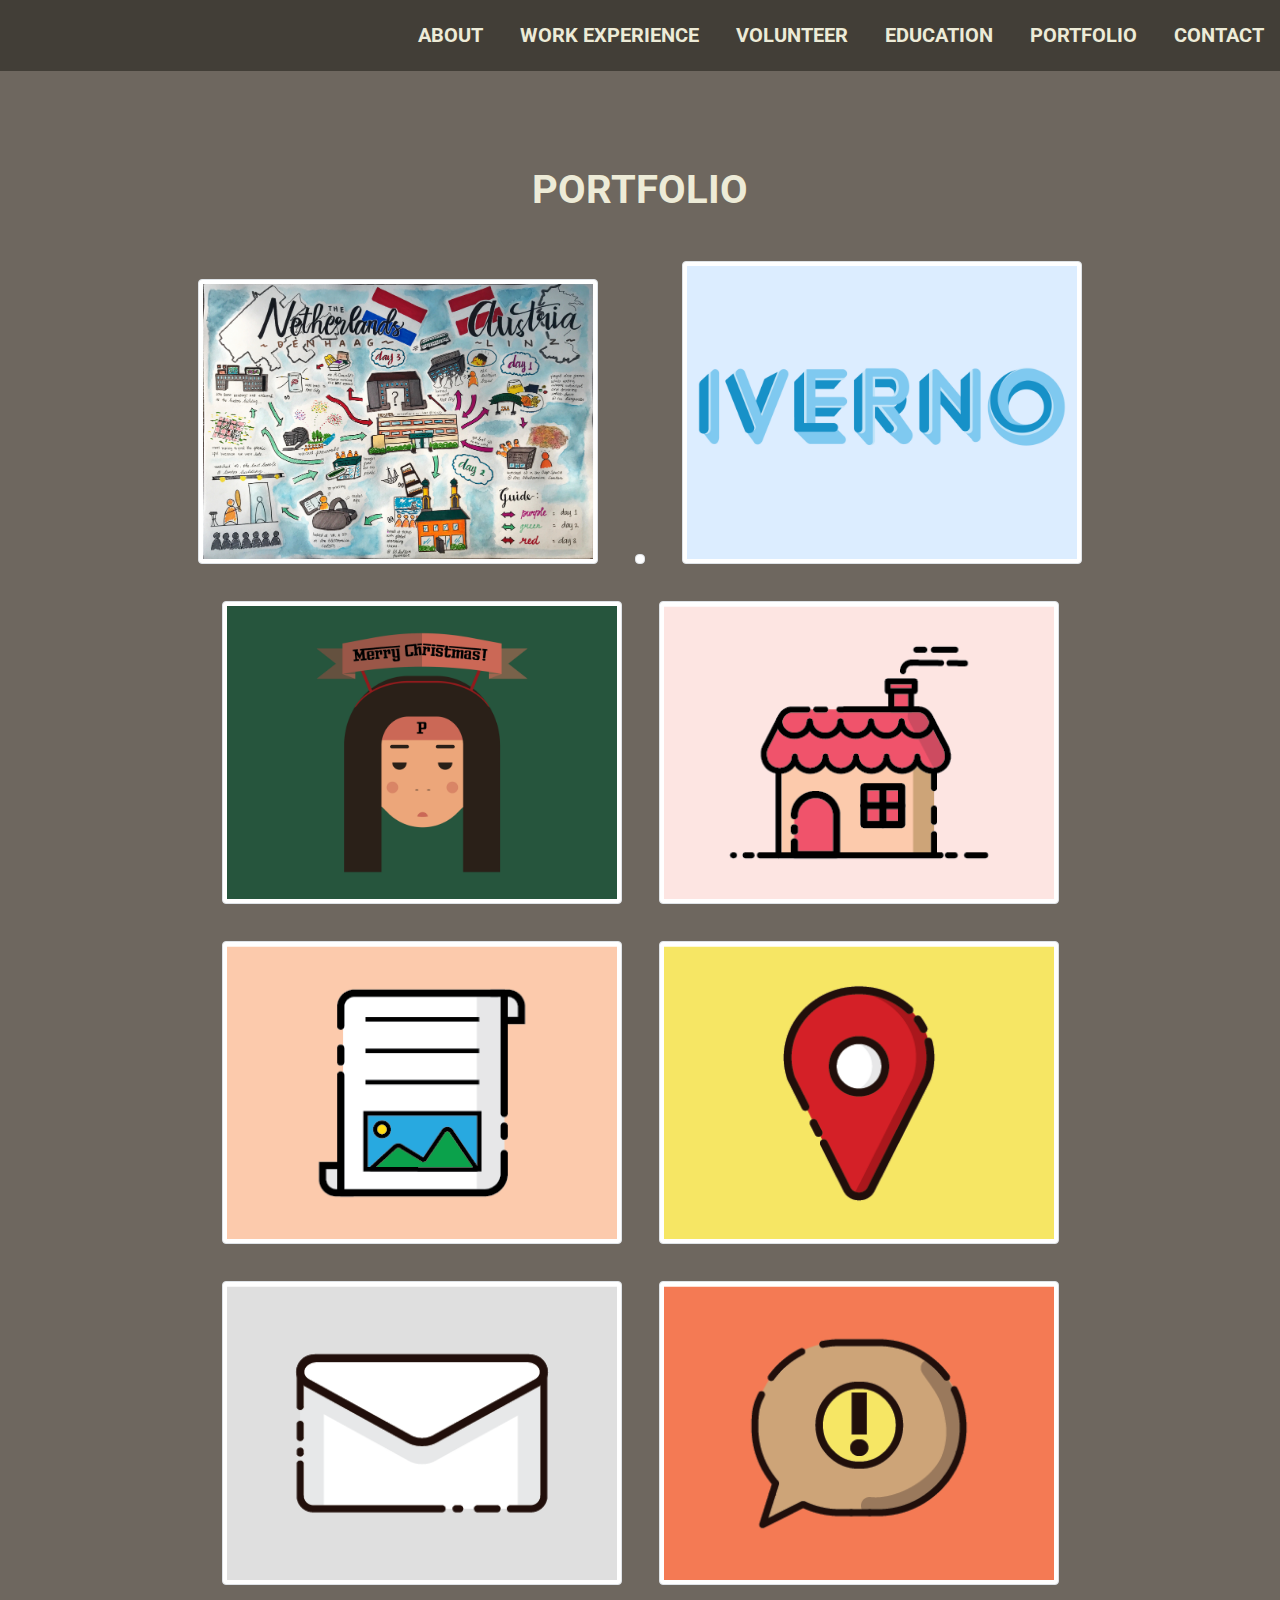
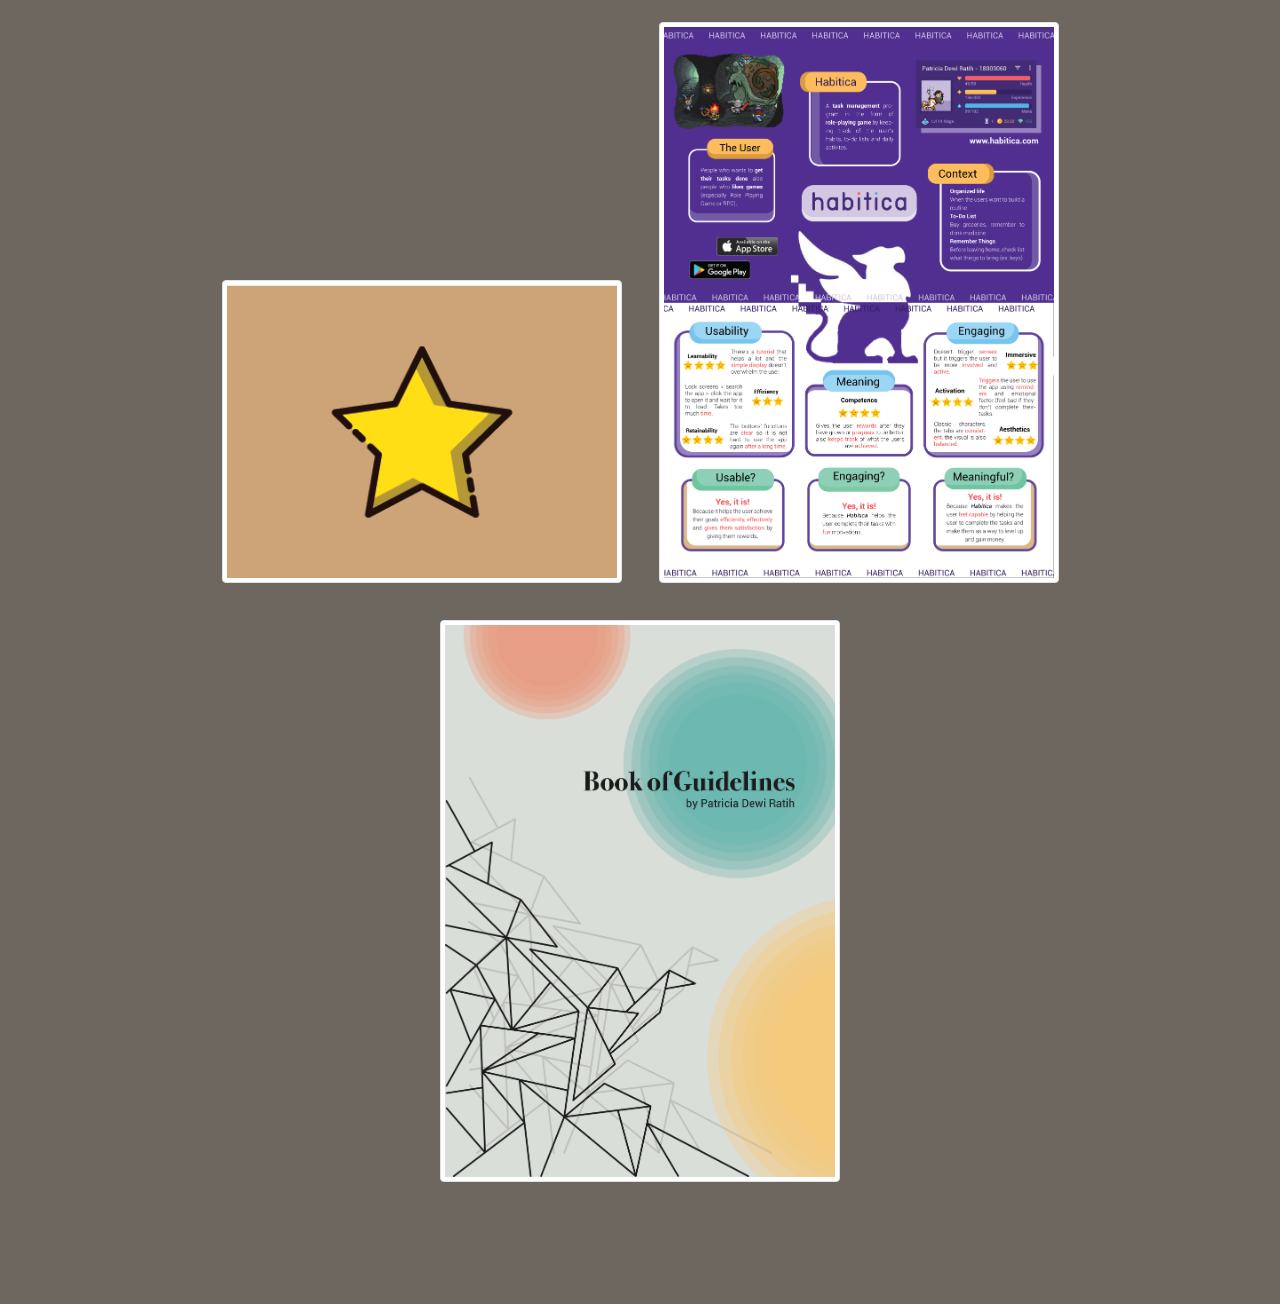
==== css-resume/portfolio.html @ b235ac2b "can still be improved" ====
<!DOCTYPE html>
<html lang="en">
<head>
    <meta charset="UTF-8">
    <meta name="viewport" content="width=device-width, initial-scale=1.0">
    <title>Patricia Dewi Ratih| Resume</title>
    <link href="https://fonts.googleapis.com/css?family=Roboto:300,400,700" rel="stylesheet">
    <link rel="stylesheet" href="css/styles.css">
</head>
<body>
        <!-- // Intro -->
        <header id="about">
            <a href="../css-resume/file/Curriculum Vitae.pdf" class="btn download" download>Download PDF</a>
            <nav>
                    <label for="toggle"> &#9776; </label>
                    <input type="checkbox" id="toggle"/>
                    <div class="menu">
                        <a href="index.html#about">About</a>
                        <a href="index.html#work">Work Experience</a>
                        <a href="index.html#volunteer">Volunteer</a>
                        <a href="index.html#education">Education</a>
                        <a href="portfolio.html">Portfolio</a>
                        <a href="#contact"><span>Contact</span></a>
                </nav>
                </header>
                <main>
                    <!-- portfolio -->
        <section id="portfolio" class="portfolio">
                <div class="content-wrap uppercase">
                  <h2>Portfolio</h2>
              <div>
               <a href="images/work 1.jpeg">
                 <img class="img-fluid img-thumbnail" src="images/work 1.jpeg" alt="">
               </a>
             </div>
             <div>
               <a href="images/work 2.jpeg">
                 <img class="img-fluid img-thumbnail" src="images/work 2.JPeG" alt="">
               </a>
             </div>
             <div>
                <a href="images/iverno logo.png">
                  <img class="img-fluid img-thumbnail" src="images/iverno logo.png" alt="">
                </a>
             </div>
             <div>
                <a href="images/christmas card.png">
                  <img class="img-fluid img-thumbnail" src="images/christmas card.png" alt="">
                </a>
             </div>
             <div>
                <a href="images/home icon.png">
                  <img class="img-fluid img-thumbnail" src="images/home icon.png" alt="">
                </a>
             </div>
             <div>
                <a href="images/document icon.png">
                  <img class="img-fluid img-thumbnail" src="images/document icon.png" alt="">
                </a>
             </div>
             <div>
                <a href="images/location icon.png">
                  <img class="img-fluid img-thumbnail" src="images/location icon.png" alt="">
                </a>
             </div>
             <div>
                <a href="images/mail icon.png">
                  <img class="img-fluid img-thumbnail" src="images/mail icon.png" alt="">
                </a>
             </div>
             <div>
                <a href="images/notification icon.png">
                  <img class="img-fluid img-thumbnail" src="images/notification icon.png" alt="">
                </a>
             </div>
             <div>
                <a href="images/star icon.png">
                  <img class="img-fluid img-thumbnail" src="images/star icon.png" alt="">
                </a>
             </div>
             <div>
                <a href="images/habitica poster.png">
                  <img class="img-fluid img-thumbnail" src="images/habitica poster.png" alt="">
                </a>
             </div>
             <div>
                <a href="images/book cover.png">
                  <img class="img-fluid img-thumbnail" src="images/book cover.png" alt="">
                </a>
             </div>
           </div>
           </section>
                </main>
---- css-resume/css/styles.css ----
/* color pallete
red #721817
yellow #FA9F42
blue #2B4162
green #0B6E4F
gray #E0E0E2 */

/* apply a natural box layout model to all elements, but allowing components to change */
html {
    box-sizing: border-box;
  }
  *, *:before, *:after {
    box-sizing: inherit;
  }

/* Global style */
body {
    text-align: center;
    font-family: 'Roboto', sans-serif;
    font-weight: 300;
    font-size: 1.25em;
    display: inline;
    margin:0;
}
h1, h3, p {
    margin:0;
    text-align: justify;
}
h1, header h2 {
    text-align: left;
    font-family: 'Roboto', sans-serif;
    font-weight: 700;
}
h1{
    font-size: 3em;
}
section h2 {
    text-align: left;
}
h2{
    font-size: 2em;
    margin:0;
    padding-bottom: 2rem;
}
h3{
    font-weight: 400;
    font-size: 1.5em;
    text-align: left;
}
div{
    display: inline-block;
}
.content-wrap {
    max-width: 1040px;
    margin: 0 auto;
    padding: 6em 5em;
    overflow:hidden;
}
.portfolio .content-wrap{
    padding:0;
    padding-top: 6rem;
    padding-bottom: 6rem;
}
.uppercase{
    text-transform: uppercase;
}
.btn {
    text-decoration: none;
    background: #423E37;
    color: #EDEBD7;
    padding: 1em;
    display: inline-block;
    transition: 0.5s;
}
.btn:hover{
    color:#423E37;
    background: #E3B23C;
}
/* header */
header{
    background: #6E675F;
    color: #EDEBD7;
    padding-top: 70px;
    position: relative;
}

.profile-img{
    border-radius: 45%;
}
.download{
    position: absolute;
    bottom: 0;
    right: 0;
}
/* footer */
footer{
    background: #423E37;
    color: #EDEBD7;
    text-align: center;
}
footer h2{
    padding:0;
}
footer p{
    text-align: center;
}

/* Navigation */
nav{
    border-block-end: 1px solid #423E37;
    text-align: right;
    line-height: 70px;
    width: 100%;    
    background: #423E37;
    position: fixed;
    top:0;
} 
nav a{
    display: inline-block;
    text-decoration: none;
    text-transform: uppercase;
    font-weight: 700;
}
.menu{
    clear: right;
    margin: 0;
}
.menu a{
    text-decoration: none;
    color: #EDEBD7;
    margin:0;
    line-height: 70px;
    padding-left: 1rem;
    padding-right: 1rem;
    transition:0.5s;
}
.menu a:hover{
    color: #423E37;
    background: #E3B23C;
}
label{
    margin: 0 40px 0 0;
    font-size: 26px;
    line-height: 70px;
    display: none;
    width: 26px;
    float:right;
    color: #EDEBD7;
}
#toggle{
    display: none;
}
@media only screen and (max-width: 850px){
    label{
        display: block;
        cursor: pointer;
    }
    .menu{
        text-align: center;
        width: 100%;
        display: none;
    }
    .menu a{
        display:block;
        margin:0;
    }
    #toggle:checked + .menu{
        display: block;
    }
}

/* work experience*/
.work {
    background: #A39594;
}
h3 ~ p {
    margin: 0;
}

.job-description{
    margin-bottom: 1.5em; 
}

.job-description p:first-of-type{
    margin-top: 0;
}

/* volunteer */
.volunteer{
    background: #EDEBD7;
    text-align: center;
}

/* education */
.education{
    background: #A39594;
}
p + h3 {
    margin-top: 1em;
}
/* contact */
.contact a{
    margin: 0 1rem;
    padding: 1em;
    text-decoration: none;
    display: inline-flex;
    width: 40px;
    height: 40px;
    font-size: 26px;
    background: #EDEBD7;
    color: #423E37;
    border-radius: 50%;
    justify-content: center;
    align-items: center;
    transition: 0.5s;
}
.contact a:hover{
    background: #E3B23C;
}
.contact a i{
    transition: 0.5s all;
}
.contact a:hover >i{
    transform: scale(1.6) rotate(25deg);
}
.contact{
    margin: 1rem;
    padding:0;
}
/* portfolio */
.img-fluid{
    max-width:100%;
    height:auto;
    }
.img-thumbnail{
    padding:.25rem;
    background-color:#fff;
    border:1px solid #dee2e6;
    border-radius:.25rem;
    max-width:100%;
    height:auto;
    margin: 1rem;
    transition: 0.5s;
    }
img{
    width: 400px;
}
.portfolio{
    background: #6E675F;
    text-align: center;
}
.portfolio h2{
    text-align: center;
    color: #EDEBD7;
}
.img-thumbnail:hover{
    background-color: #E3B23C;
    border: 0;
    transform: scale(1.1);
}
/* media queries */
@media (min-width: 900px) {
    .col-narrow{
        width: 30%;
        float: left;
    }
    .col-wide{
        width: 70%;
        float: left;
        padding-left: 2.5em;
    }
}
    @media(max-width: 899px){
        header{
            text-align: center;
        }
        .profile-img{
            width: 300px;
        }
    }
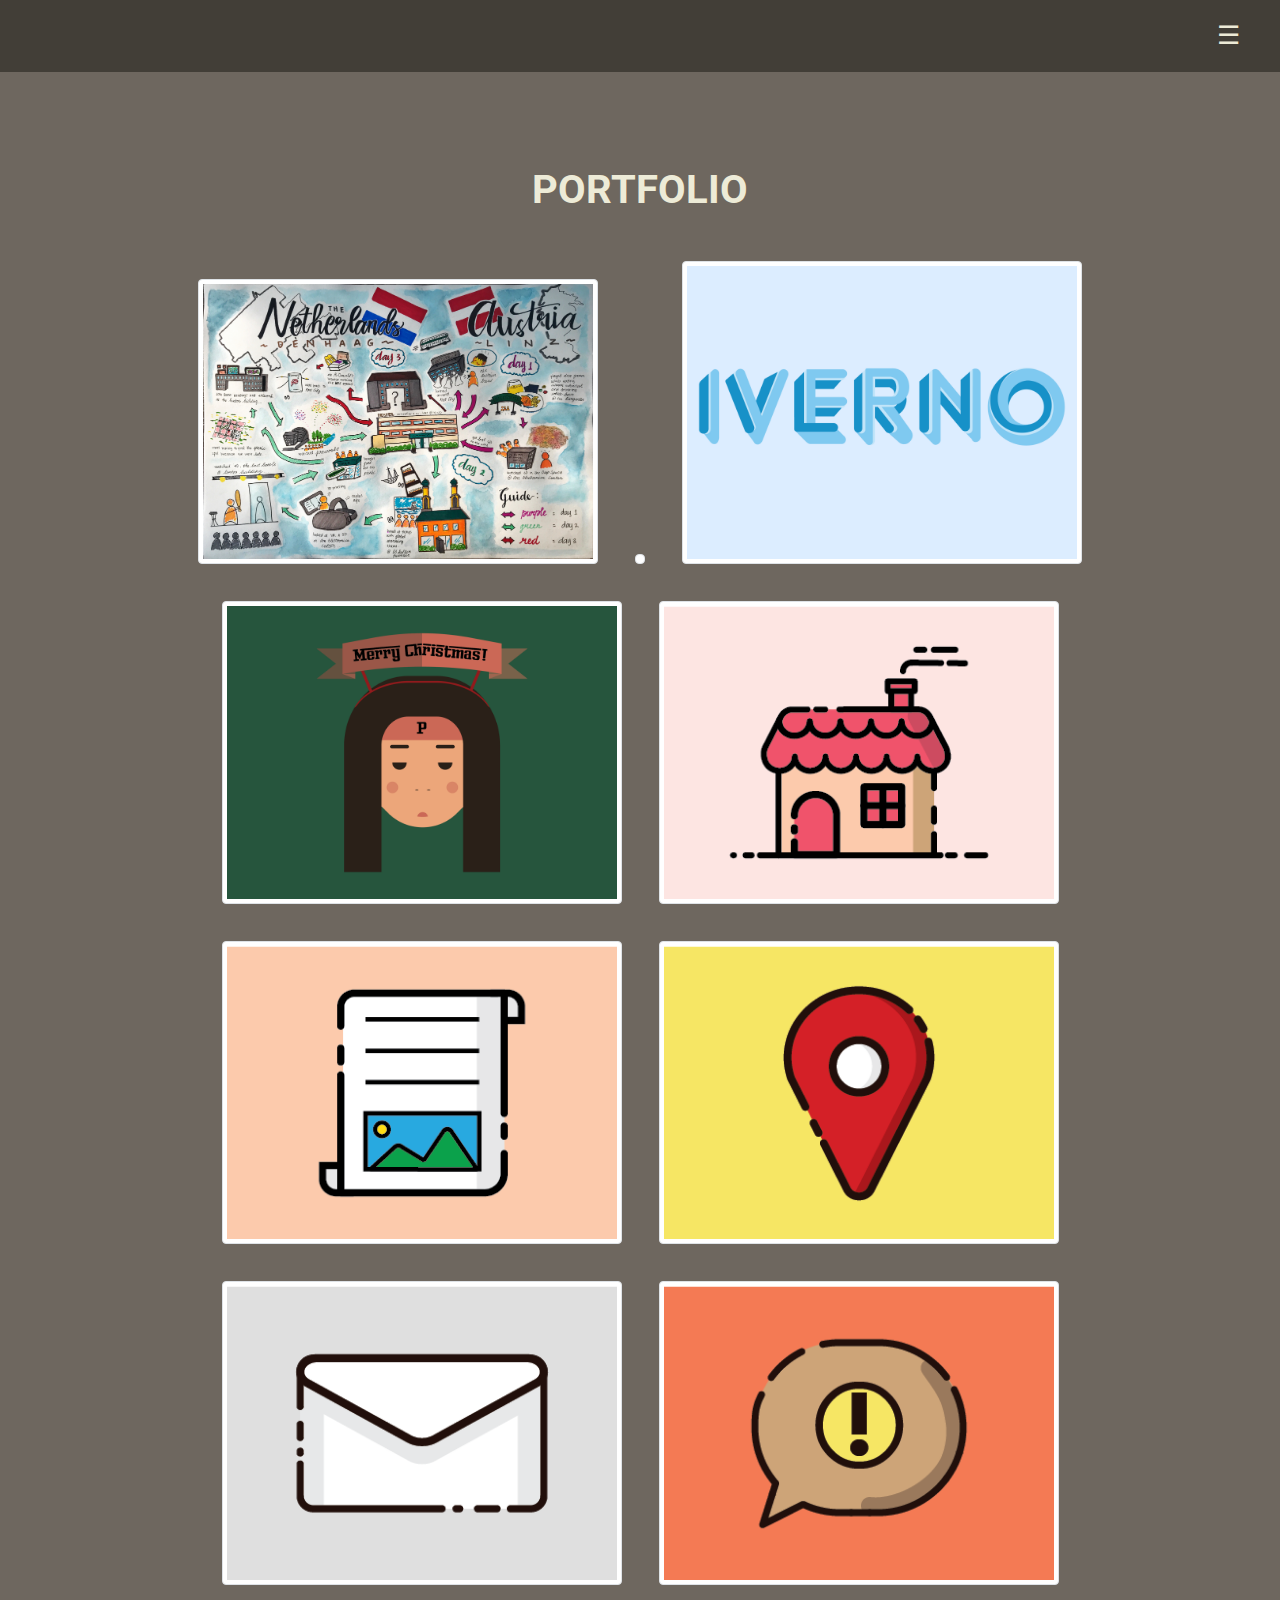
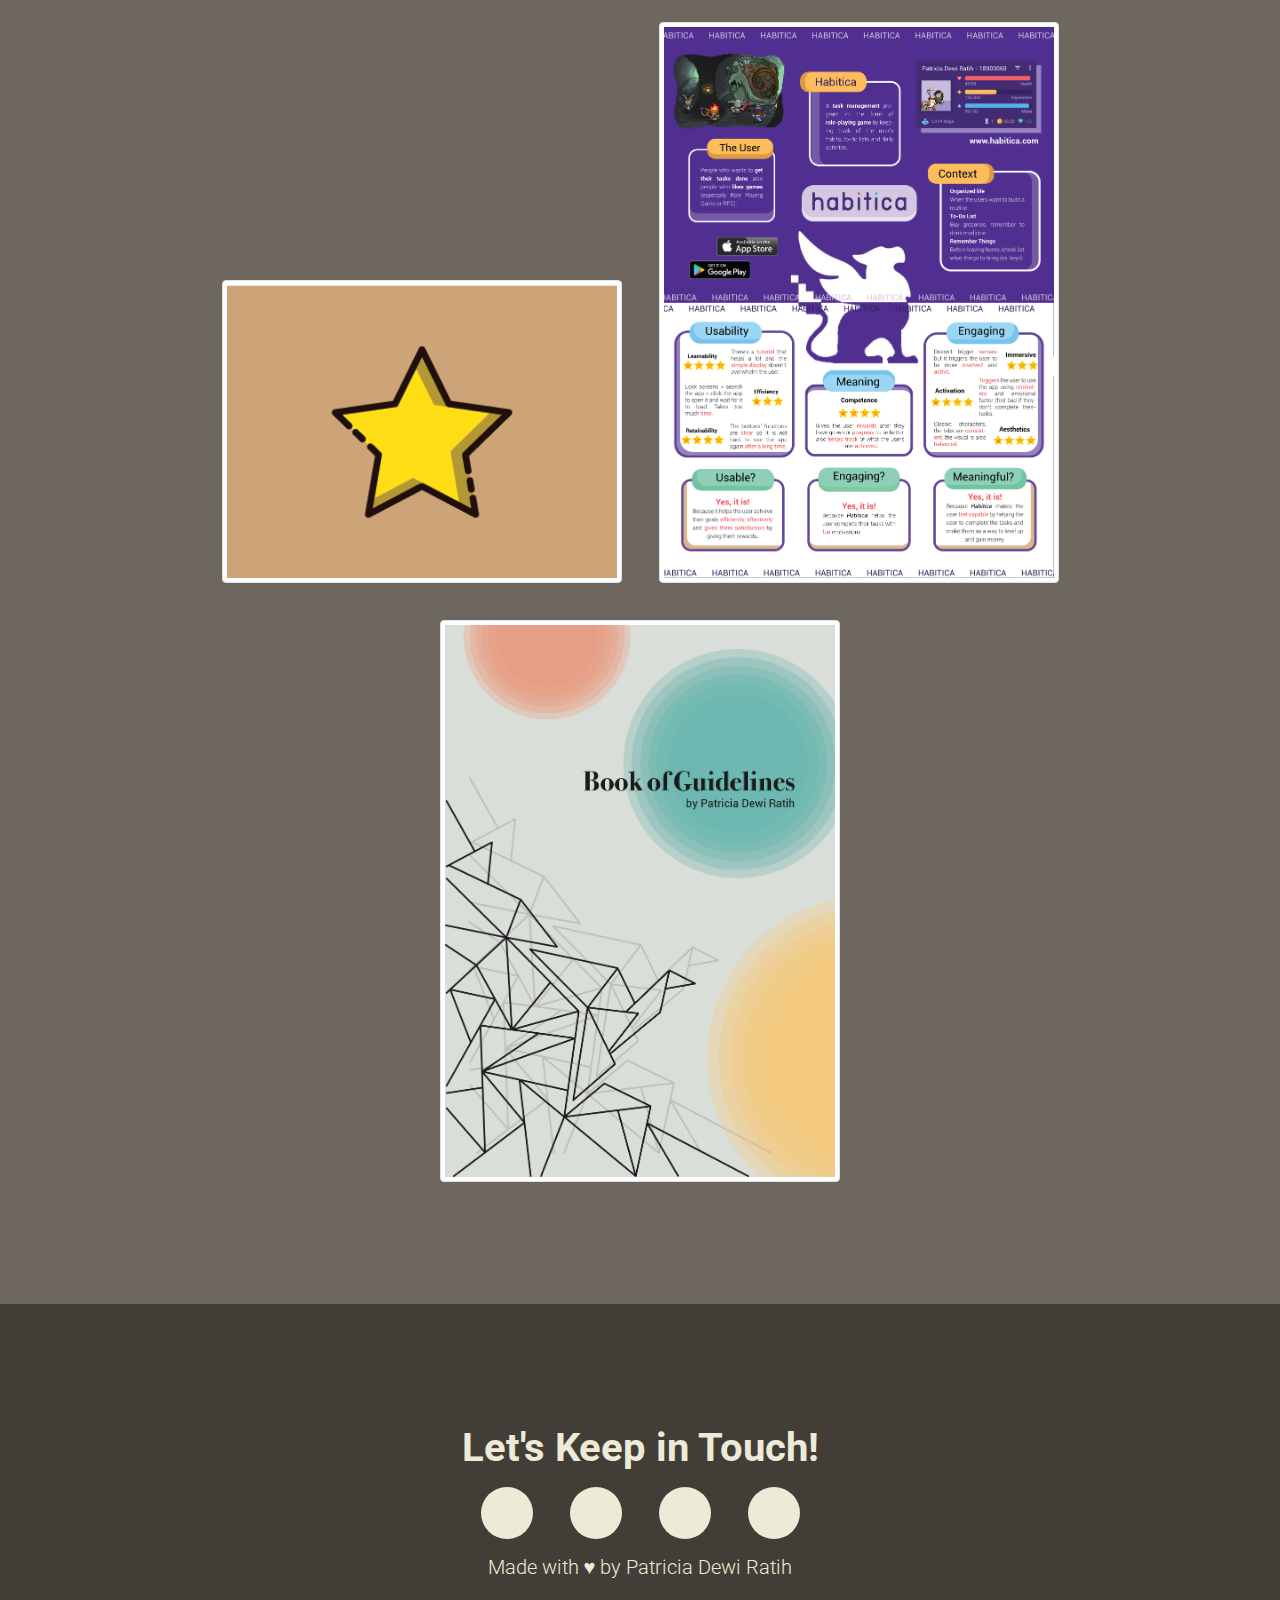
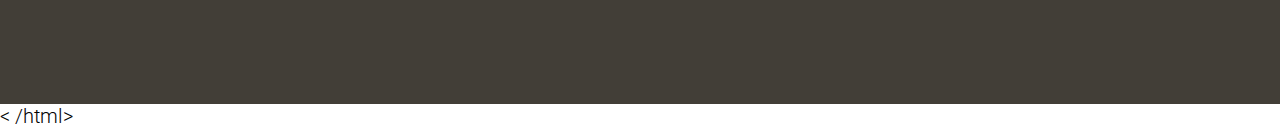
==== commit d5eaae34: "mobile not done" ====
--- a/css-resume/portfolio.html
+++ b/css-resume/portfolio.html
@@ -6,6 +6,7 @@
     <title>Patricia Dewi Ratih| Resume</title>
     <link href="https://fonts.googleapis.com/css?family=Roboto:300,400,700" rel="stylesheet">
     <link rel="stylesheet" href="css/styles.css">
+    <link rel="stylesheet" href="https://use.fontawesome.com/releases/v5.6.3/css/all.css" integrity="sha384-UHRtZLI+pbxtHCWp1t77Bi1L4ZtiqrqD80Kn4Z8NTSRyMA2Fd33n5dQ8lWUE00s/" crossorigin="anonymous">
 </head>
 <body>
         <!-- // Intro -->
@@ -20,7 +21,7 @@
                         <a href="index.html#volunteer">Volunteer</a>
                         <a href="index.html#education">Education</a>
                         <a href="portfolio.html">Portfolio</a>
-                        <a href="#contact"><span>Contact</span></a>
+                        <a href="index.html#contact"><span>Contact</span></a>
                 </nav>
                 </header>
                 <main>
@@ -90,4 +91,20 @@
              </div>
            </div>
            </section>
-                </main>+                </main>
+                <footer>
+                    <div id="contact" class="content-wrap">
+                    <h2>Let's Keep in Touch!</h2>
+                    
+                    <!-- Social media and contact links. Add or remove any networks. -->
+                        <div class="contact">
+                            <a  href="mailto:patriciadewiratih@outlook.com" title="Send me an e-mail"><i class="fas fa-envelope"></i></a>
+                            <a href="https://www.instagram.com/patriciadewiratih/" target="_blank" title="See my Instagram Profile!"><i class="fab fa-instagram"></i></a>
+                            <a href="https://www.linkedin.com/in/patricia-dewi-ratih-26a57a14b/" target="_blank" title="View LinkedIn profile"><i class="fab fa-linkedin"></i></a>
+                            <a href="https://www.facebook.com/patriciadewiratih" target="_blank" title="View Facebook page"><i class="fab fa-facebook-square"></i></a>
+                        </div>
+                    <p>Made with ♥︎ by Patricia Dewi Ratih</p>
+                </div>
+                </footer>
+                </body><
+                  /html>--- a/css-resume/css/styles.css
+++ b/css-resume/css/styles.css
@@ -54,7 +54,7 @@
     max-width: 1040px;
     margin: 0 auto;
     padding: 6em 5em;
-    overflow:hidden;
+    overflow: auto;
 }
 .portfolio .content-wrap{
     padding:0;
@@ -107,66 +107,62 @@
 
 /* Navigation */
 nav{
-    border-block-end: 1px solid #423E37;
     text-align: right;
-    line-height: 70px;
-    width: 100%;    
+    line-height: 70px;   
     background: #423E37;
     position: fixed;
+    width:100%;
     top:0;
 } 
+nav img{
+    width: 10rem;
+    position: absolute;
+    top: 1rem;
+    left: 1rem;
+}
+.logo{
+    text-align: left;
+}
 nav a{
     display: inline-block;
     text-decoration: none;
     text-transform: uppercase;
     font-weight: 700;
 }
+.nav-wrap{
+    max-width: 1040px;
+    margin: 0 auto;
+    padding: 0;
+    overflow: auto;
+}
 .menu{
-    clear: right;
-    margin: 0;
+    clear: left;
+    margin: 0 30px 0 0;
+    text-align: right;
+    display: none;
 }
 .menu a{
     text-decoration: none;
-    color: #EDEBD7;
-    margin:0;
-    line-height: 70px;
-    padding-left: 1rem;
-    padding-right: 1rem;
+    margin: 0 10px;
+    display:block;
+    text-align: right;
+    color:#EDEBD7;
     transition:0.5s;
 }
 .menu a:hover{
-    color: #423E37;
-    background: #E3B23C;
+    color: #E3B23C;
 }
 label{
     margin: 0 40px 0 0;
     font-size: 26px;
-    line-height: 70px;
-    display: none;
-    width: 26px;
-    float:right;
-    color: #EDEBD7;
+    line-height: 70px;;
 }
 #toggle{
     display: none;
 }
-@media only screen and (max-width: 850px){
-    label{
-        display: block;
-        cursor: pointer;
-    }
-    .menu{
-        text-align: center;
-        width: 100%;
-        display: none;
-    }
-    .menu a{
-        display:block;
-        margin:0;
-    }
-    #toggle:checked + .menu{
-        display: block;
-    }
+#toggle:checked + .menu {
+    display: block;
+    clear: left;
 }
 
 /* work experience*/
@@ -271,7 +267,7 @@
     }
 }
     @media(max-width: 899px){
-        header{
+        header,h1,h2,h3{
             text-align: center;
         }
         .profile-img{
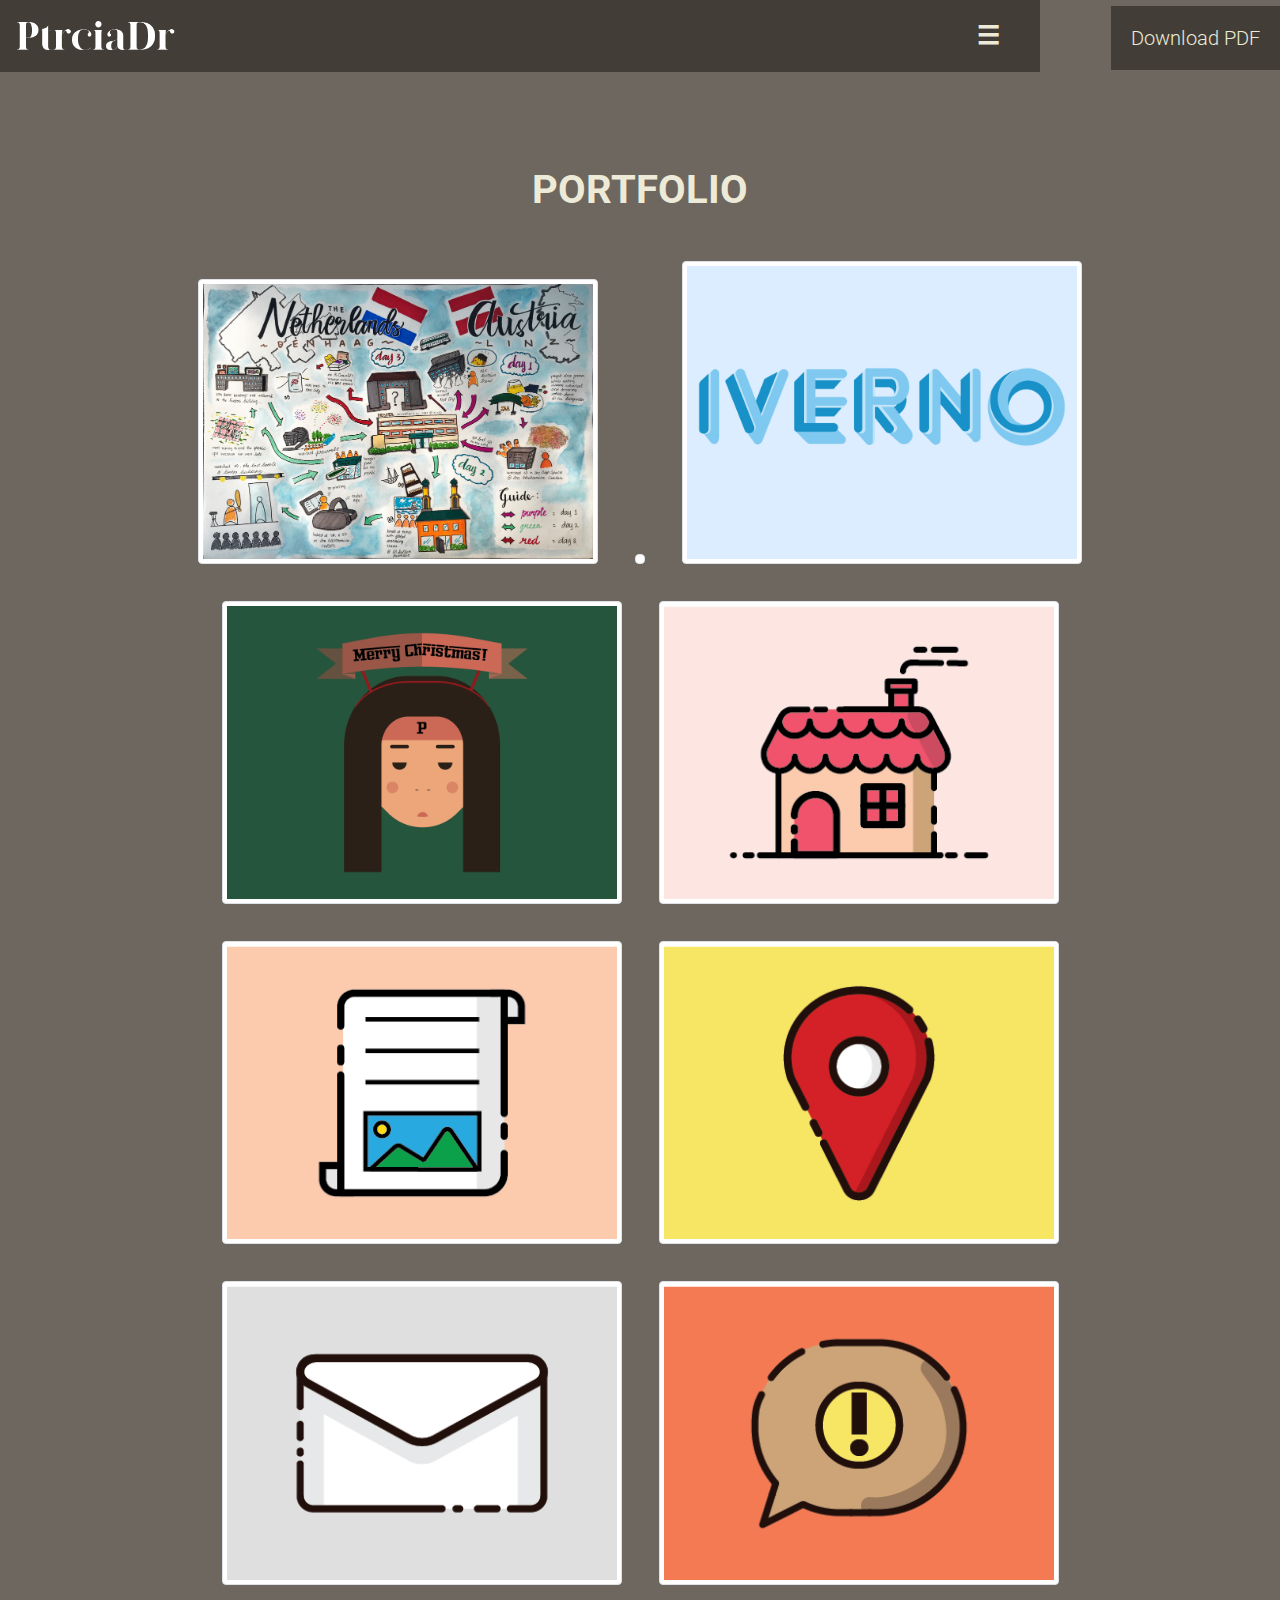
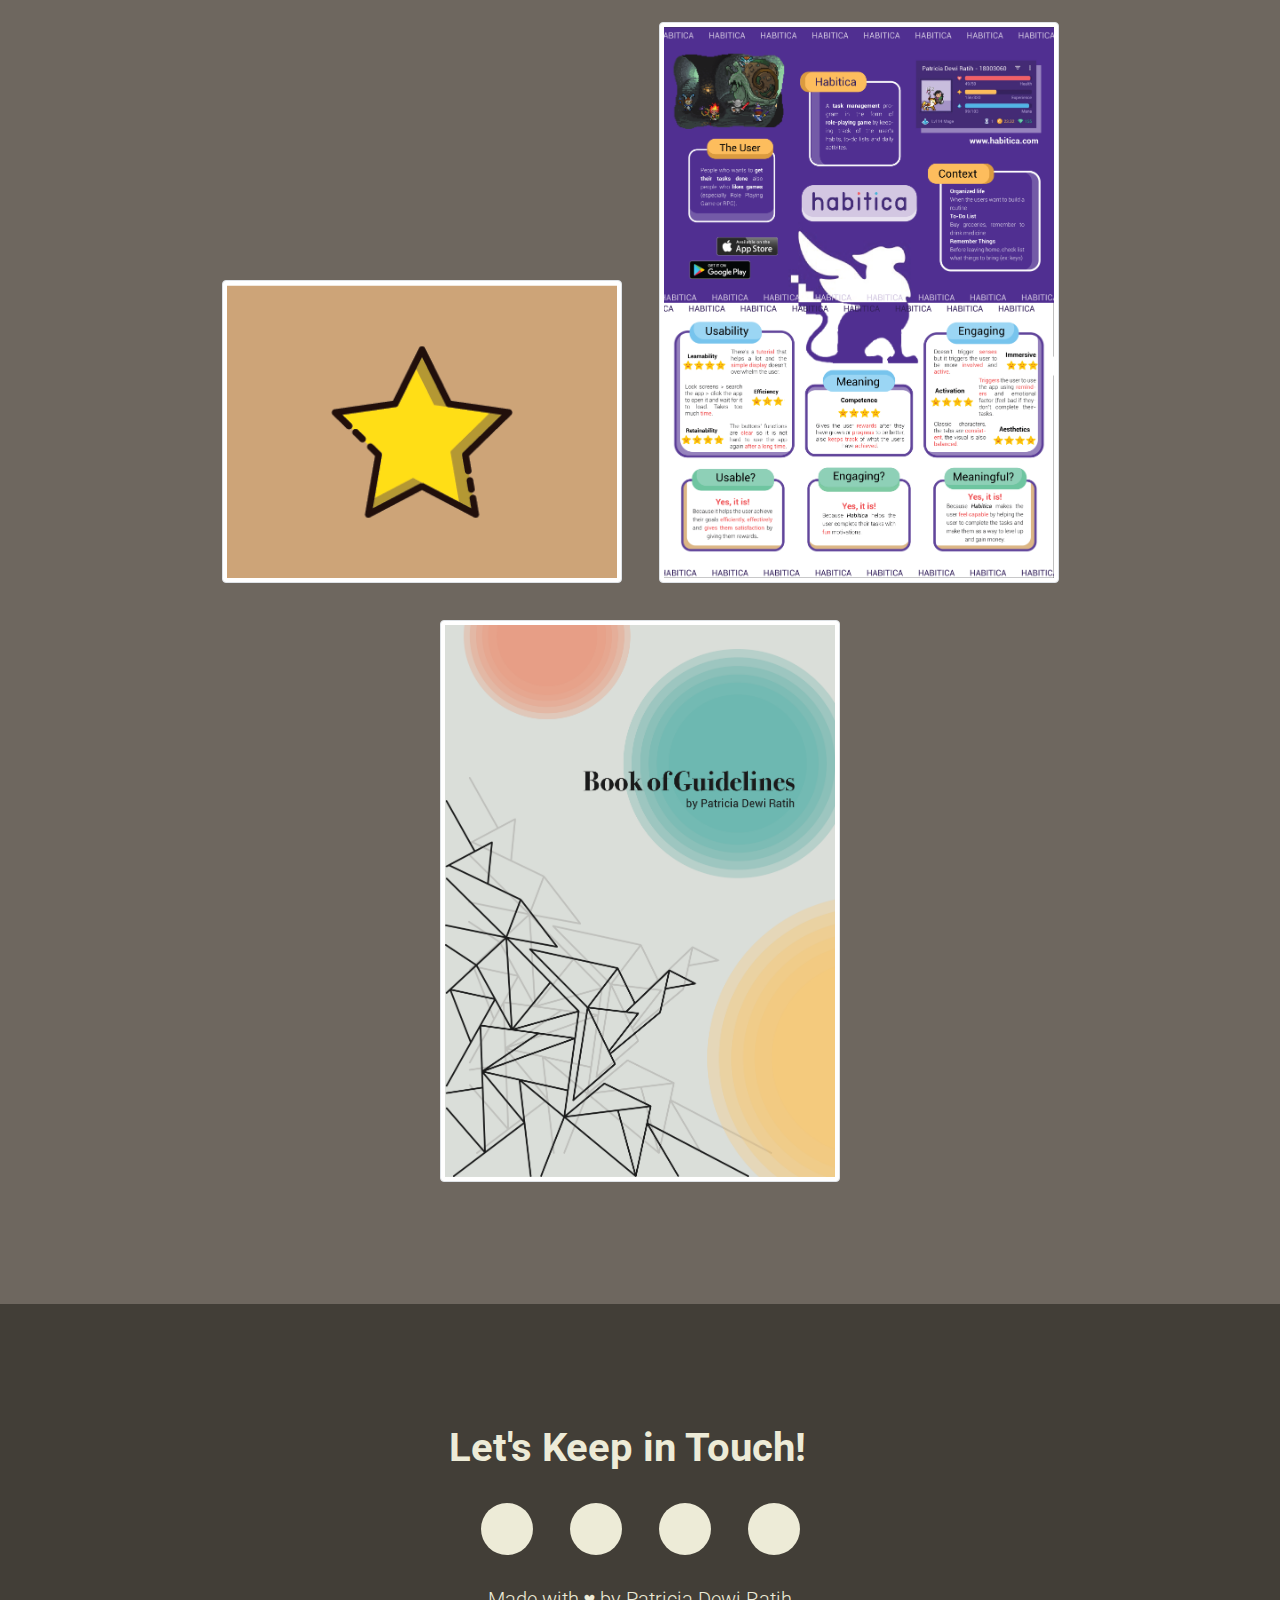
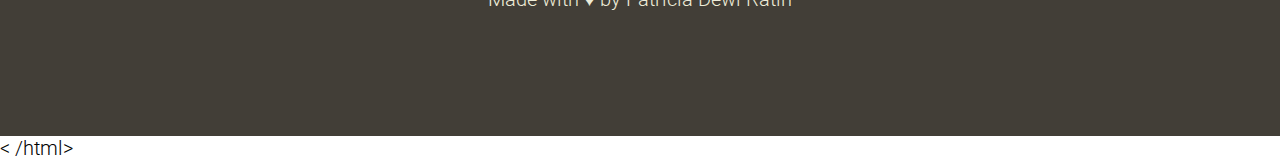
==== commit eaaecf42: "final" ====
--- a/css-resume/portfolio.html
+++ b/css-resume/portfolio.html
@@ -12,7 +12,8 @@
         <!-- // Intro -->
         <header id="about">
             <a href="../css-resume/file/Curriculum Vitae.pdf" class="btn download" download>Download PDF</a>
-            <nav>
+            <nav class="nav-wrap">
+                <img src="images/P.png" alt="Patricia">
                     <label for="toggle"> &#9776; </label>
                     <input type="checkbox" id="toggle"/>
                     <div class="menu">
--- a/css-resume/css/styles.css
+++ b/css-resume/css/styles.css
@@ -26,26 +26,28 @@
     margin:0;
     text-align: justify;
 }
-h1, header h2 {
+h1, header {
     text-align: left;
     font-family: 'Roboto', sans-serif;
     font-weight: 700;
 }
 h1{
     font-size: 3em;
-}
-section h2 {
-    text-align: left;
 }
 h2{
     font-size: 2em;
     margin:0;
     padding-bottom: 2rem;
+    text-align: left;
 }
 h3{
     font-weight: 400;
     font-size: 1.5em;
     text-align: left;
+}
+p{
+    font-family: "Roboto", sans-serif;
+    font-weight: 300;
 }
 div{
     display: inline-block;
@@ -91,6 +93,7 @@
     position: absolute;
     bottom: 0;
     right: 0;
+    font-weight: 300;
 }
 /* footer */
 footer{
@@ -196,7 +199,7 @@
 }
 /* contact */
 .contact a{
-    margin: 0 1rem;
+    margin: 1rem;
     padding: 1em;
     text-decoration: none;
     display: inline-flex;
@@ -267,8 +270,17 @@
     }
 }
     @media(max-width: 899px){
-        header,h1,h2,h3{
+        header,h1,h3,p,.emphasis{
             text-align: center;
+        }
+        h2{
+            text-align: center;
+        }
+        header p {
+            text-align: justify;
+        }
+        .education p{
+            text-align: justify;
         }
         .profile-img{
             width: 300px;
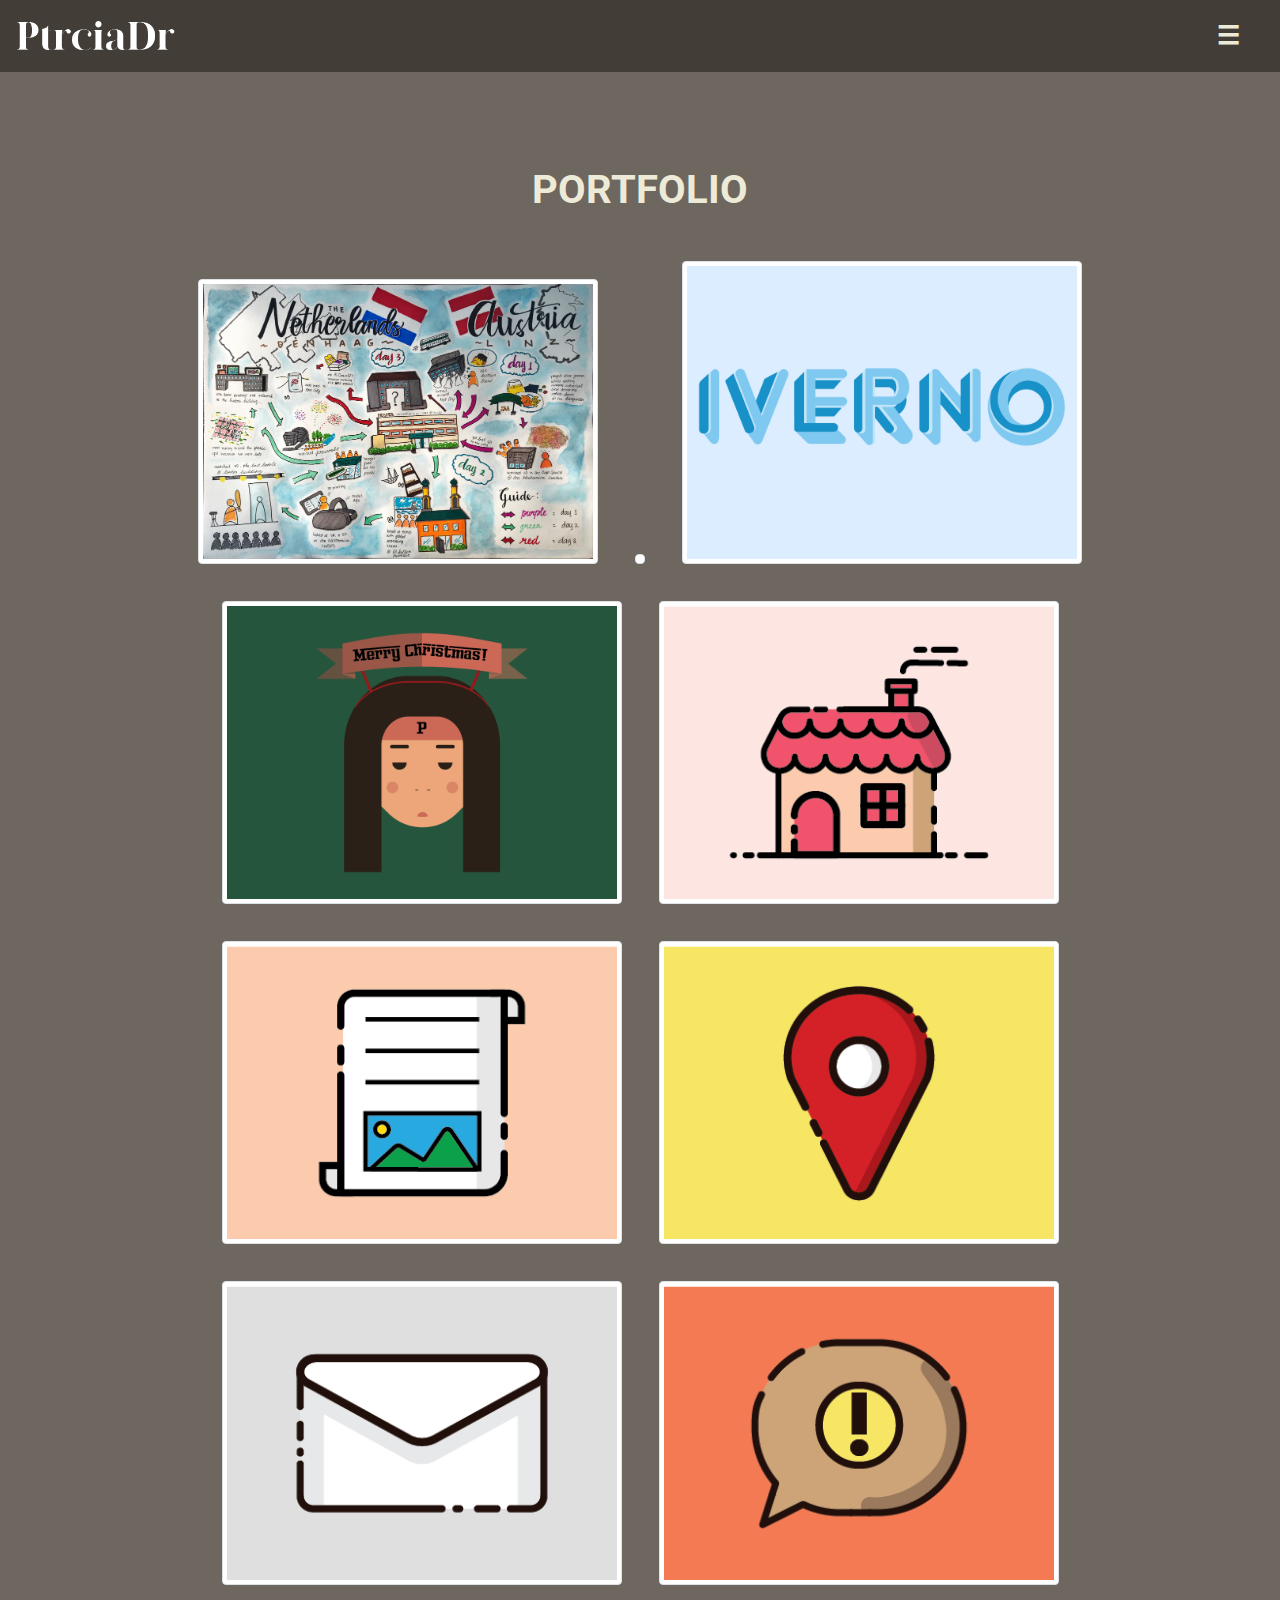
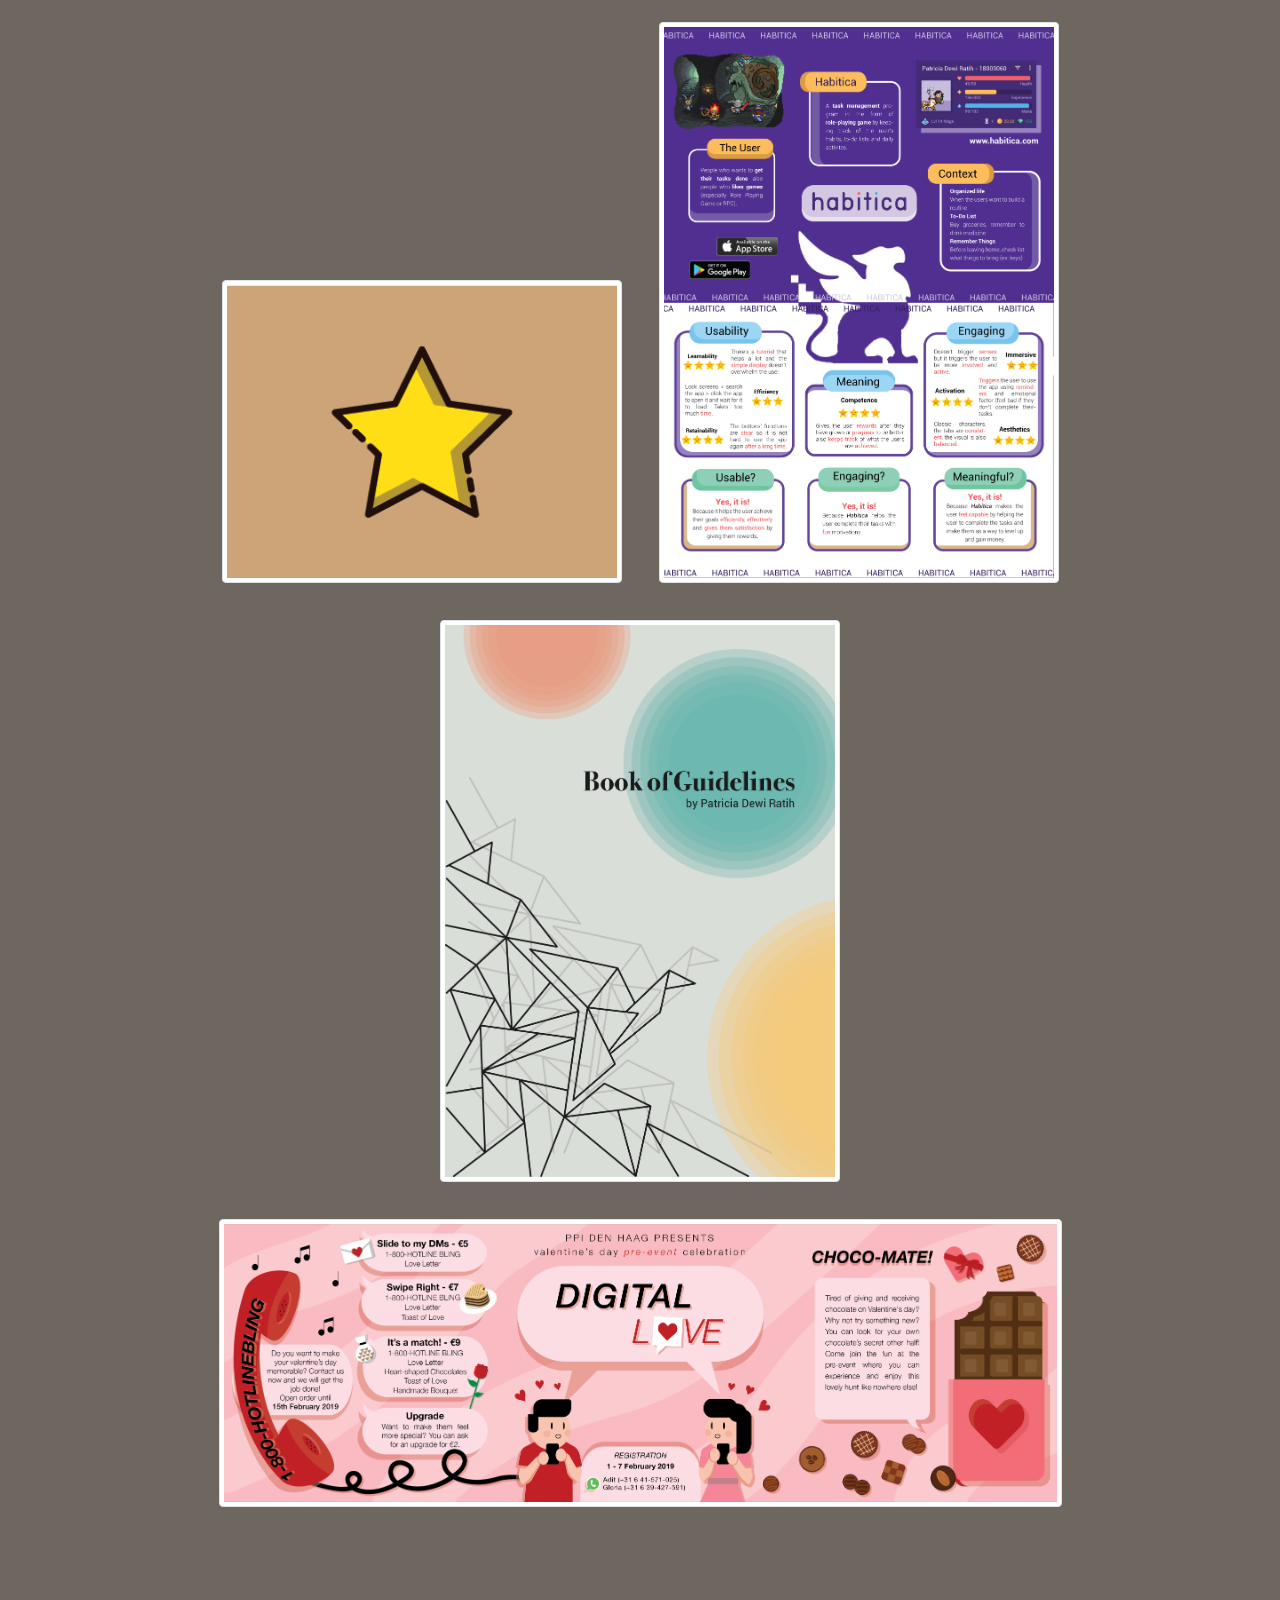
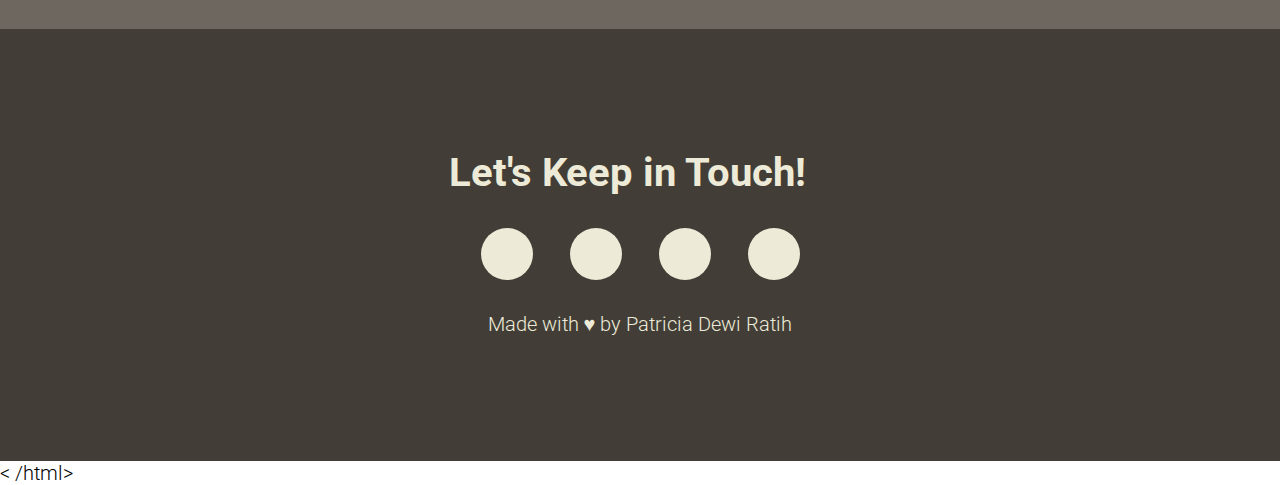
==== commit f4c578bf: "Final" ====
--- a/css-resume/portfolio.html
+++ b/css-resume/portfolio.html
@@ -90,6 +90,11 @@
                   <img class="img-fluid img-thumbnail" src="images/book cover.png" alt="">
                 </a>
              </div>
+             <div>
+              <a href="images/v day.png">
+                <img class="img-fluid img-thumbnail post" src="images/v day.png" alt="">
+              </a>
+           </div>
            </div>
            </section>
                 </main>
--- a/css-resume/css/styles.css
+++ b/css-resume/css/styles.css
@@ -12,6 +12,7 @@
   *, *:before, *:after {
     box-sizing: inherit;
   }
+  
 
 /* Global style */
 body {
@@ -48,6 +49,9 @@
 p{
     font-family: "Roboto", sans-serif;
     font-weight: 300;
+}
+.emphasis{
+    font-style: italic;
 }
 div{
     display: inline-block;
@@ -84,6 +88,7 @@
     color: #EDEBD7;
     padding-top: 70px;
     position: relative;
+    text-align: center;
 }
 
 .profile-img{
@@ -131,9 +136,12 @@
     text-decoration: none;
     text-transform: uppercase;
     font-weight: 700;
+    width: 100%;
+}
+ul{
+    margin-right: 1rem;
 }
 .nav-wrap{
-    max-width: 1040px;
     margin: 0 auto;
     padding: 0;
     overflow: auto;
@@ -244,6 +252,10 @@
 img{
     width: 400px;
 }
+.post{
+    height:auto;
+    width: 843px;
+}
 .portfolio{
     background: #6E675F;
     text-align: center;
@@ -269,20 +281,20 @@
         padding-left: 2.5em;
     }
 }
-    @media(max-width: 899px){
-        header,h1,h3,p,.emphasis{
-            text-align: center;
-        }
-        h2{
-            text-align: center;
-        }
-        header p {
-            text-align: justify;
-        }
-        .education p{
-            text-align: justify;
-        }
-        .profile-img{
-            width: 300px;
-        }
-    }+@media(max-width: 899px){
+   .content-wrap{
+        position: center;
+    }
+    header,h1,h2,h3,p,.emphasis{
+        text-align: center;
+    }
+    .work .emphasis, .work .uppercase, .education .emphasis{
+        text-align: center;
+    }
+    header p, .work p, .education p{
+        text-align: justify;
+    }
+    .profile-img{
+        max-width: 80%;
+    }
+}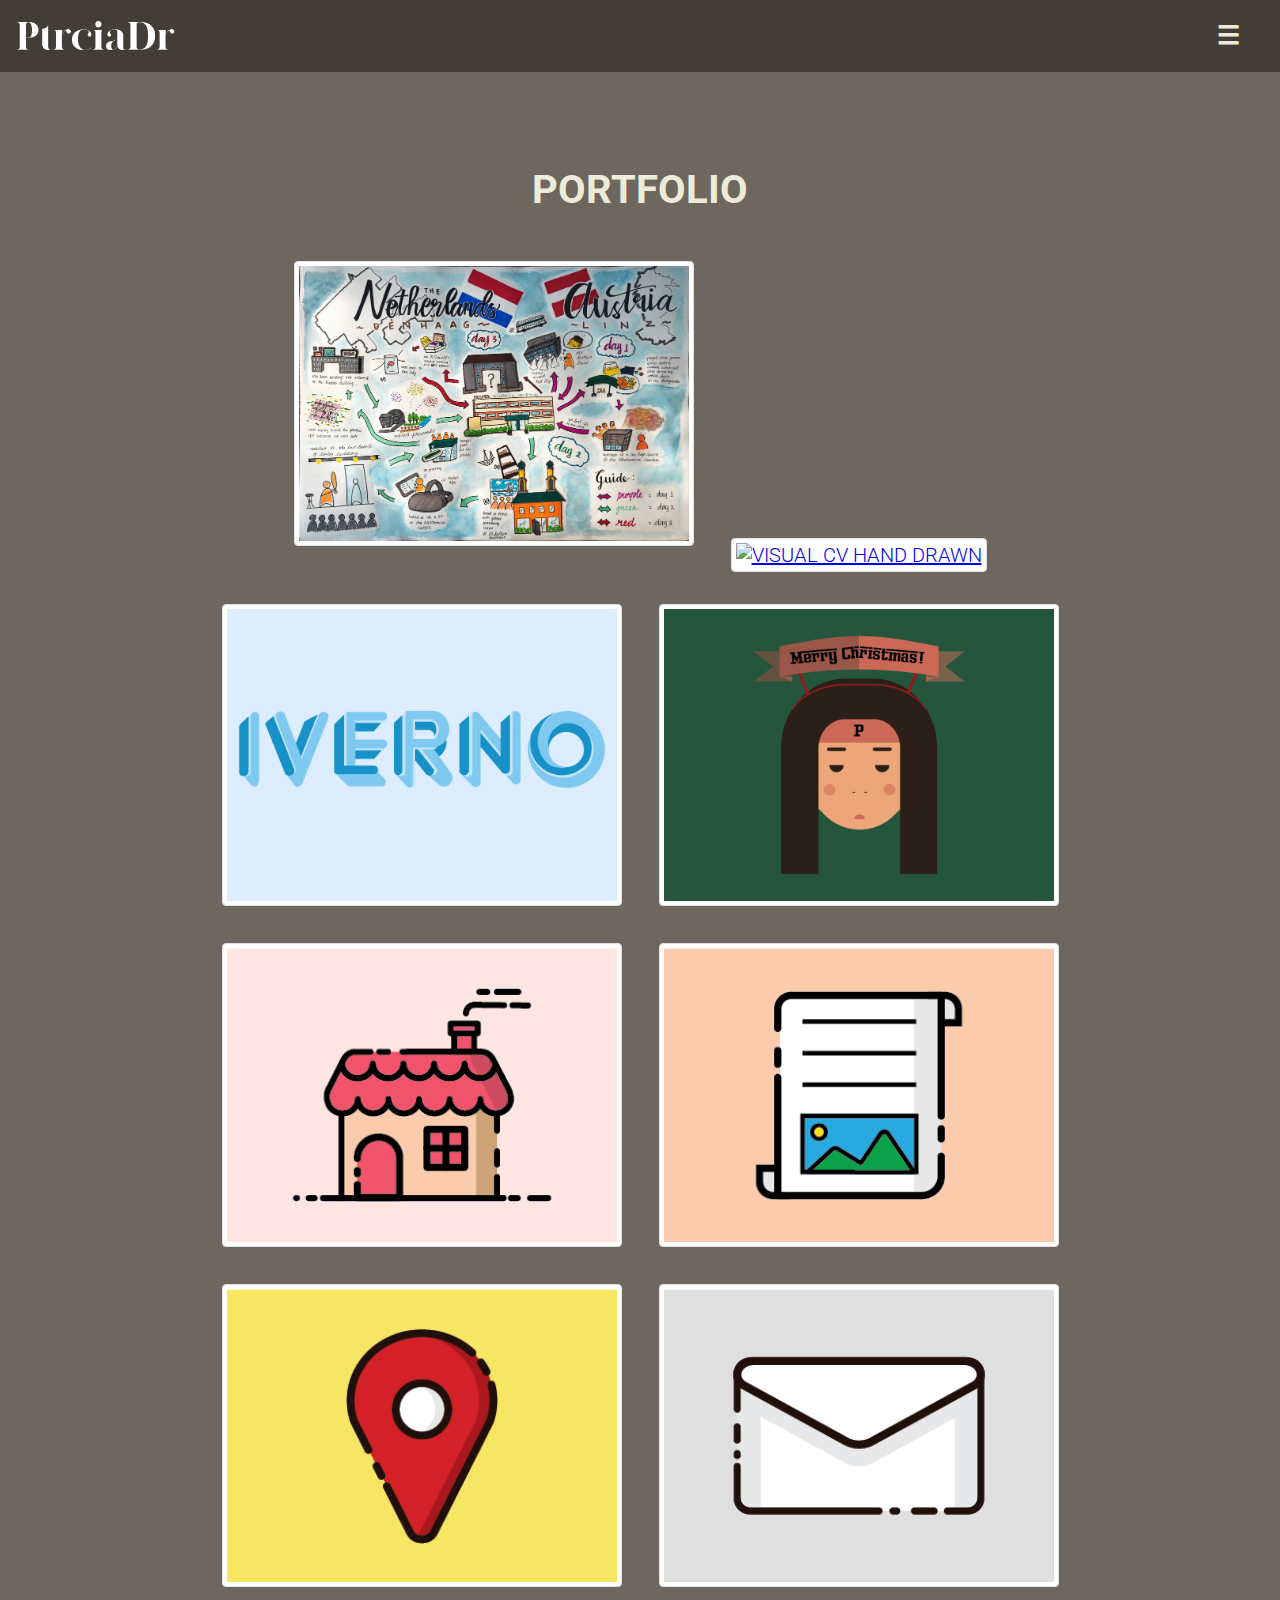
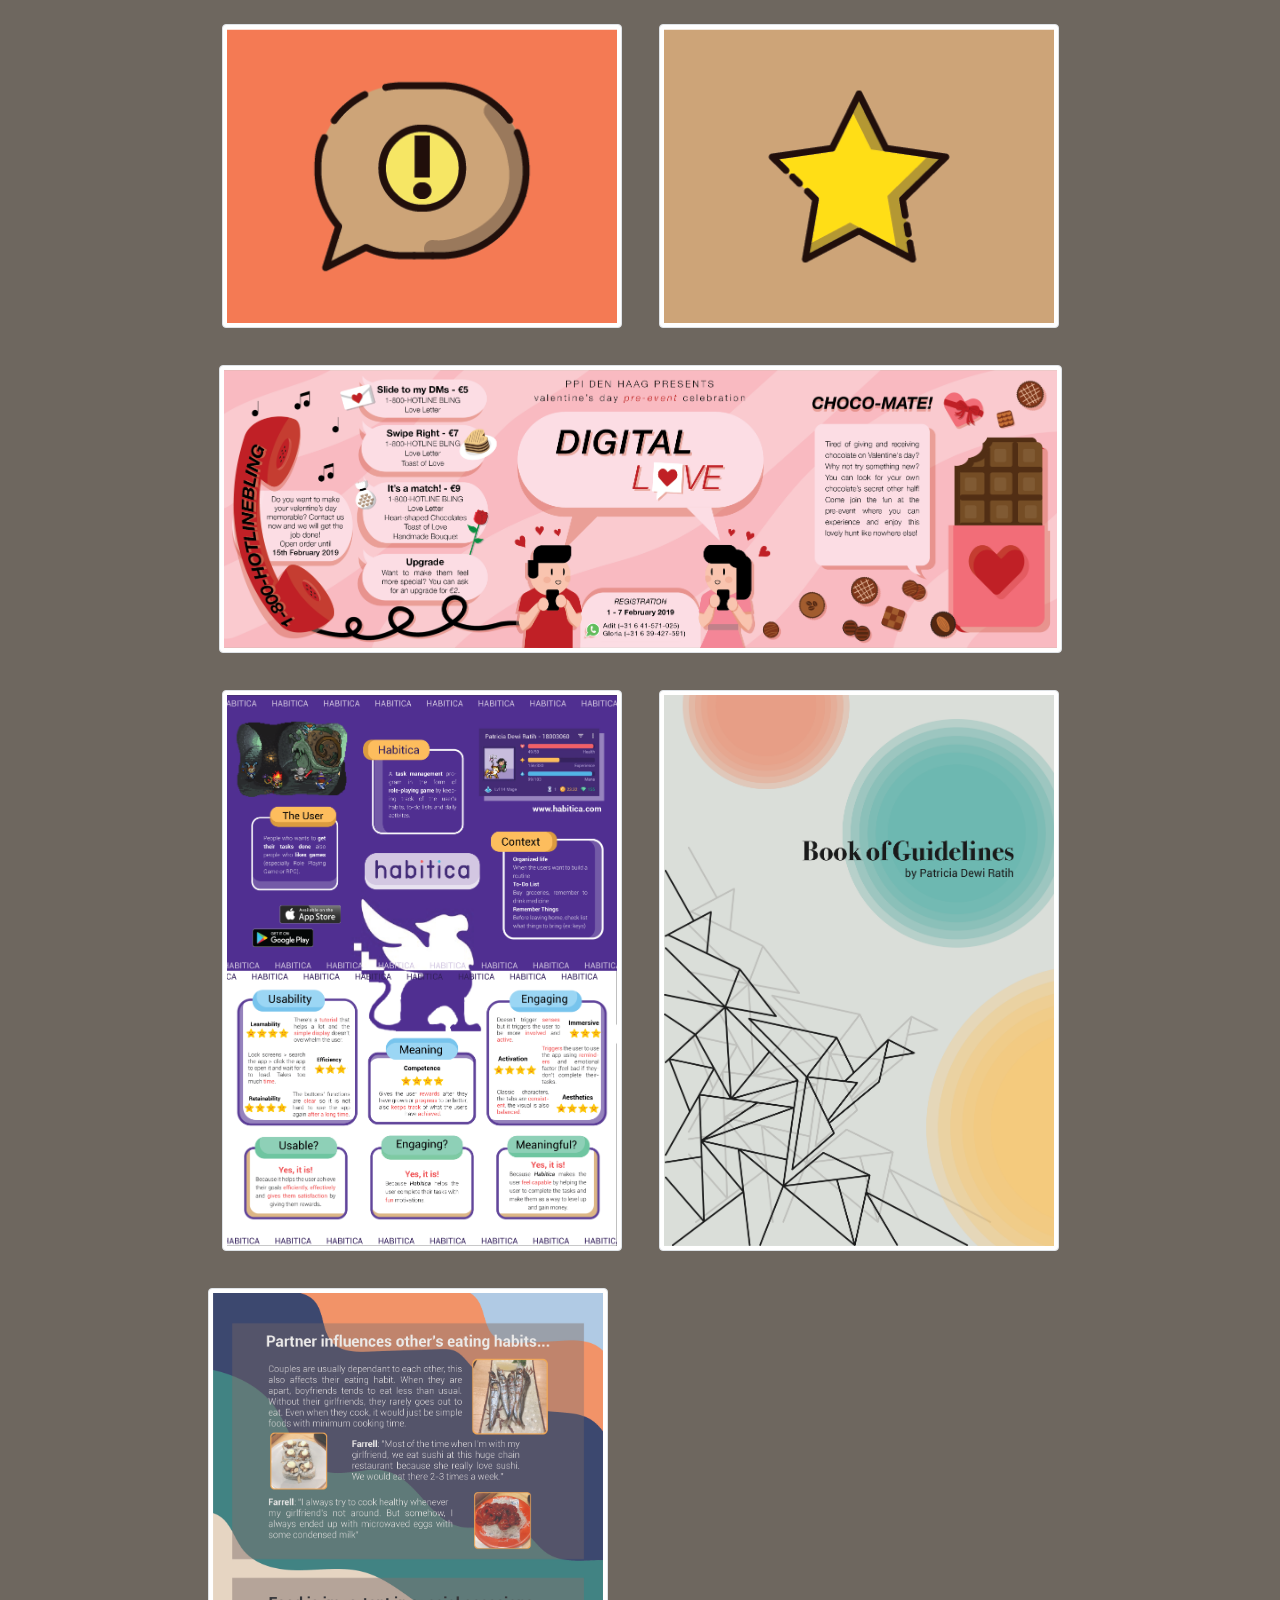
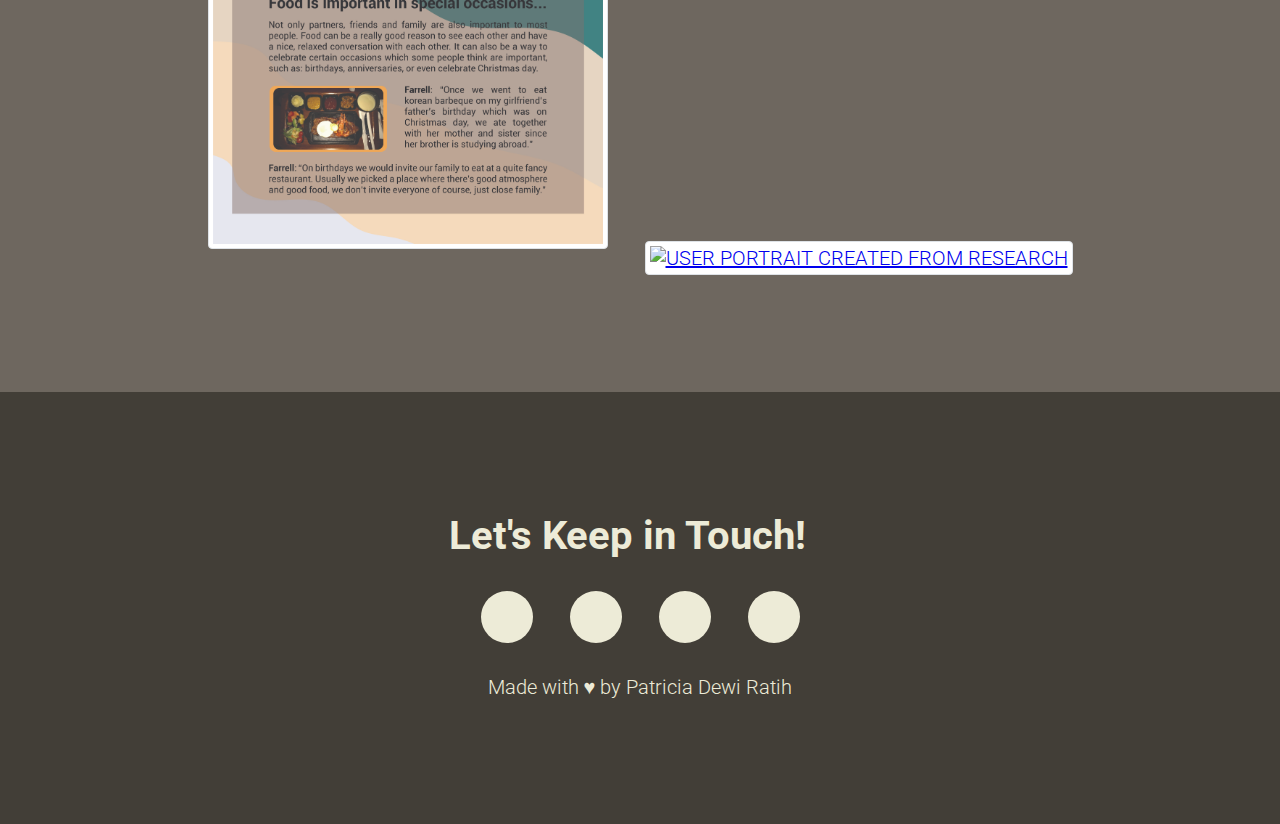
==== commit c3acd3c6: "Final" ====
--- a/css-resume/portfolio.html
+++ b/css-resume/portfolio.html
@@ -11,7 +11,6 @@
 <body>
         <!-- // Intro -->
         <header id="about">
-            <a href="../css-resume/file/Curriculum Vitae.pdf" class="btn download" download>Download PDF</a>
             <nav class="nav-wrap">
                 <img src="images/P.png" alt="Patricia">
                     <label for="toggle"> &#9776; </label>
@@ -32,69 +31,79 @@
                   <h2>Portfolio</h2>
               <div>
                <a href="images/work 1.jpeg">
-                 <img class="img-fluid img-thumbnail" src="images/work 1.jpeg" alt="">
+                 <img class="img-fluid img-thumbnail" src="images/work 1.jpeg" alt="Austria Trip Sketch Note">
                </a>
              </div>
              <div>
-               <a href="images/work 2.jpeg">
-                 <img class="img-fluid img-thumbnail" src="images/work 2.JPeG" alt="">
+               <a href="images/work 2.png">
+                 <img class="img-fluid img-thumbnail" src="images/work 2.png" alt="Visual CV Hand Drawn">
                </a>
              </div>
              <div>
                 <a href="images/iverno logo.png">
-                  <img class="img-fluid img-thumbnail" src="images/iverno logo.png" alt="">
+                  <img class="img-fluid img-thumbnail" src="images/iverno logo.png" alt="Logo Design">
                 </a>
              </div>
              <div>
                 <a href="images/christmas card.png">
-                  <img class="img-fluid img-thumbnail" src="images/christmas card.png" alt="">
+                  <img class="img-fluid img-thumbnail" src="images/christmas card.png" alt="Christmas Card Cover">
                 </a>
              </div>
              <div>
                 <a href="images/home icon.png">
-                  <img class="img-fluid img-thumbnail" src="images/home icon.png" alt="">
+                  <img class="img-fluid img-thumbnail" src="images/home icon.png" alt="Home Icon">
                 </a>
              </div>
              <div>
                 <a href="images/document icon.png">
-                  <img class="img-fluid img-thumbnail" src="images/document icon.png" alt="">
+                  <img class="img-fluid img-thumbnail" src="images/document icon.png" alt="Document Icon">
                 </a>
              </div>
              <div>
                 <a href="images/location icon.png">
-                  <img class="img-fluid img-thumbnail" src="images/location icon.png" alt="">
+                  <img class="img-fluid img-thumbnail" src="images/location icon.png" alt="Location Icon">
                 </a>
              </div>
              <div>
                 <a href="images/mail icon.png">
-                  <img class="img-fluid img-thumbnail" src="images/mail icon.png" alt="">
+                  <img class="img-fluid img-thumbnail" src="images/mail icon.png" alt="Mail Icon">
                 </a>
              </div>
              <div>
                 <a href="images/notification icon.png">
-                  <img class="img-fluid img-thumbnail" src="images/notification icon.png" alt="">
+                  <img class="img-fluid img-thumbnail" src="images/notification icon.png" alt="Notification Icon">
                 </a>
              </div>
              <div>
                 <a href="images/star icon.png">
-                  <img class="img-fluid img-thumbnail" src="images/star icon.png" alt="">
+                  <img class="img-fluid img-thumbnail" src="images/star icon.png" alt="Star Icon">
                 </a>
              </div>
              <div>
+              <a href="images/v day.png">
+                <img class="img-fluid img-thumbnail post" src="images/v day.png" alt=" Valentine's Day Event Promotion Poster">
+              </a>
+           </div>
+             <div>
                 <a href="images/habitica poster.png">
-                  <img class="img-fluid img-thumbnail" src="images/habitica poster.png" alt="">
+                  <img class="img-fluid img-thumbnail" src="images/habitica poster.png" alt="Habitica Application User Experience Factors Breakdown">
                 </a>
              </div>
              <div>
                 <a href="images/book cover.png">
-                  <img class="img-fluid img-thumbnail" src="images/book cover.png" alt="">
+                  <img class="img-fluid img-thumbnail" src="images/book cover.png" alt="Guidelines Book Cover">
                 </a>
              </div>
-             <div>
-              <a href="images/v day.png">
-                <img class="img-fluid img-thumbnail post" src="images/v day.png" alt="">
-              </a>
-           </div>
+           <div>
+            <a href="images/user insights.jpg">
+              <img class="img-fluid img-thumbnail" src="images/user insights.jpg" alt="User Insights Derived from Research">
+            </a>
+         </div>
+         <div>
+          <a href="images/user portrait.jpg">
+            <img class="img-fluid img-thumbnail" src="images/user portrait.jpg" alt="User Portrait Created from Research">
+          </a>
+       </div>
            </div>
            </section>
                 </main>
@@ -112,5 +121,5 @@
                     <p>Made with ♥︎ by Patricia Dewi Ratih</p>
                 </div>
                 </footer>
-                </body><
-                  /html>+                </body>
+                  </html>